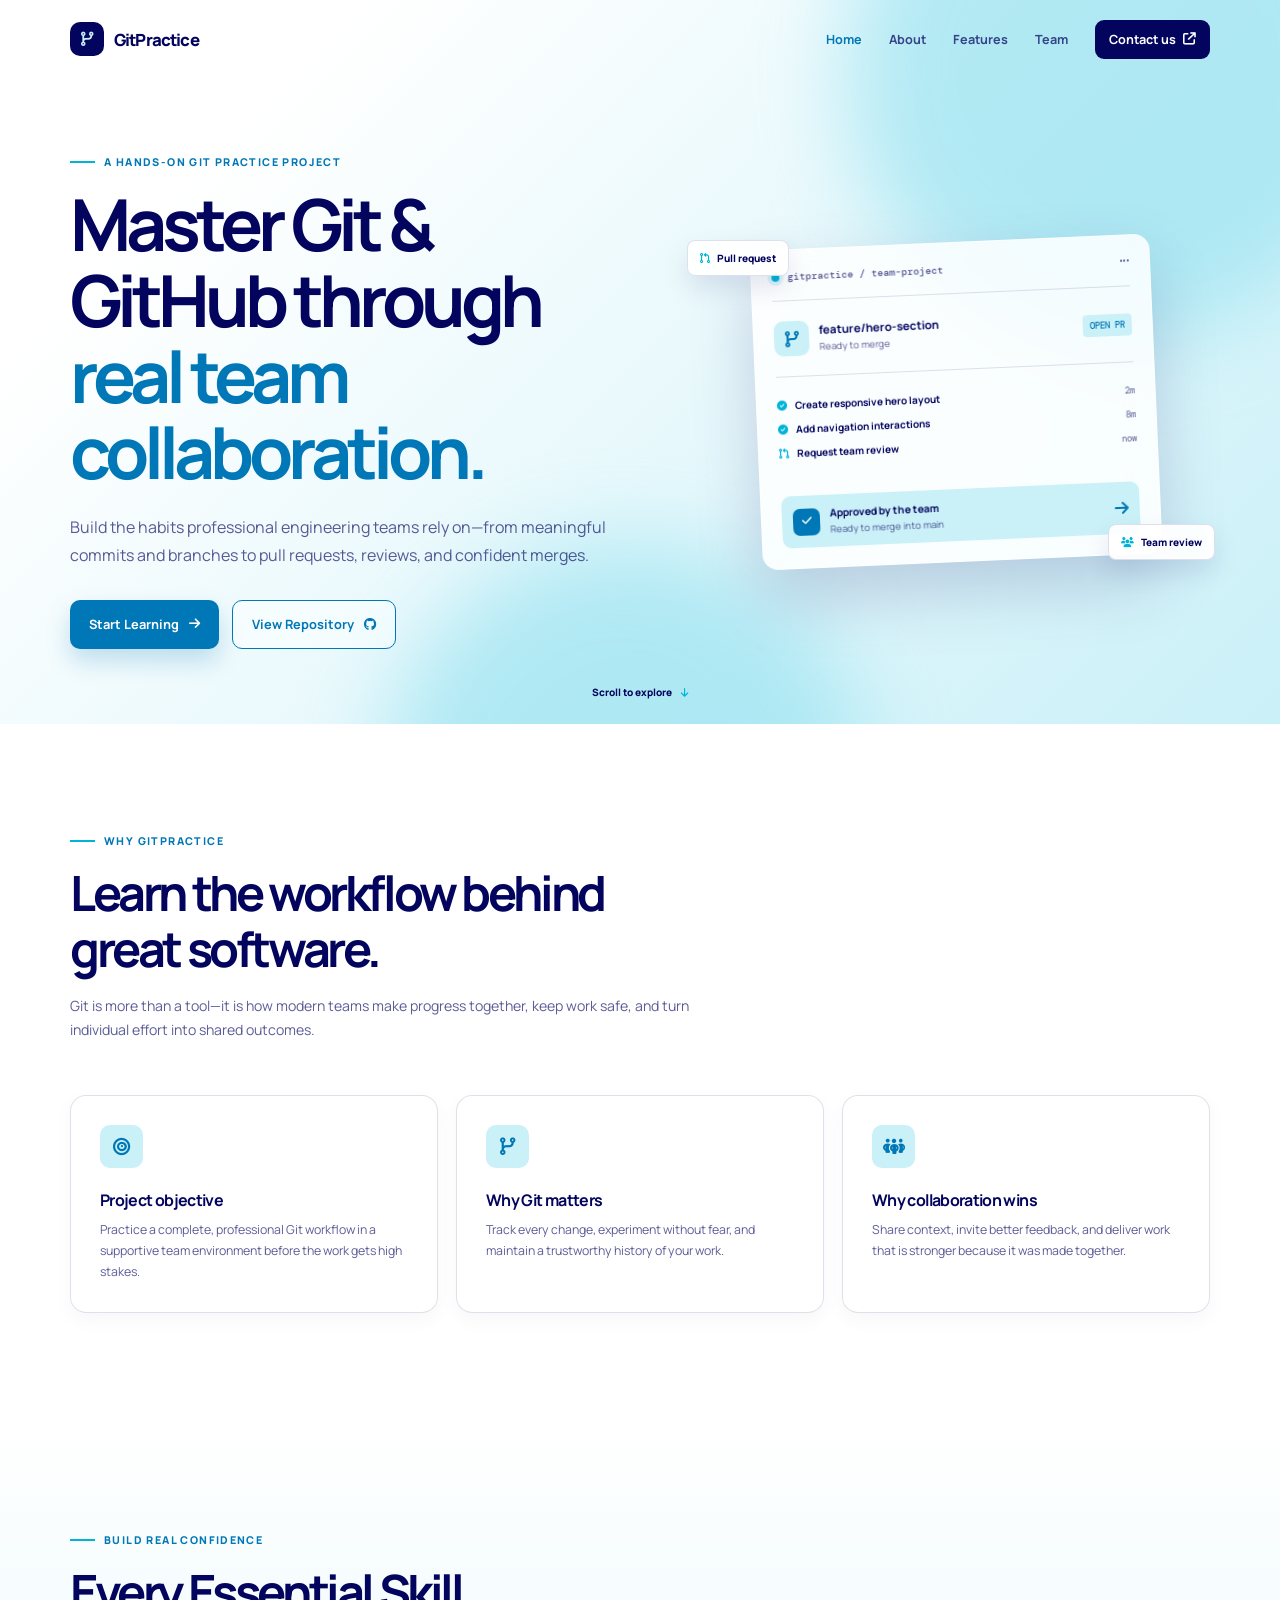
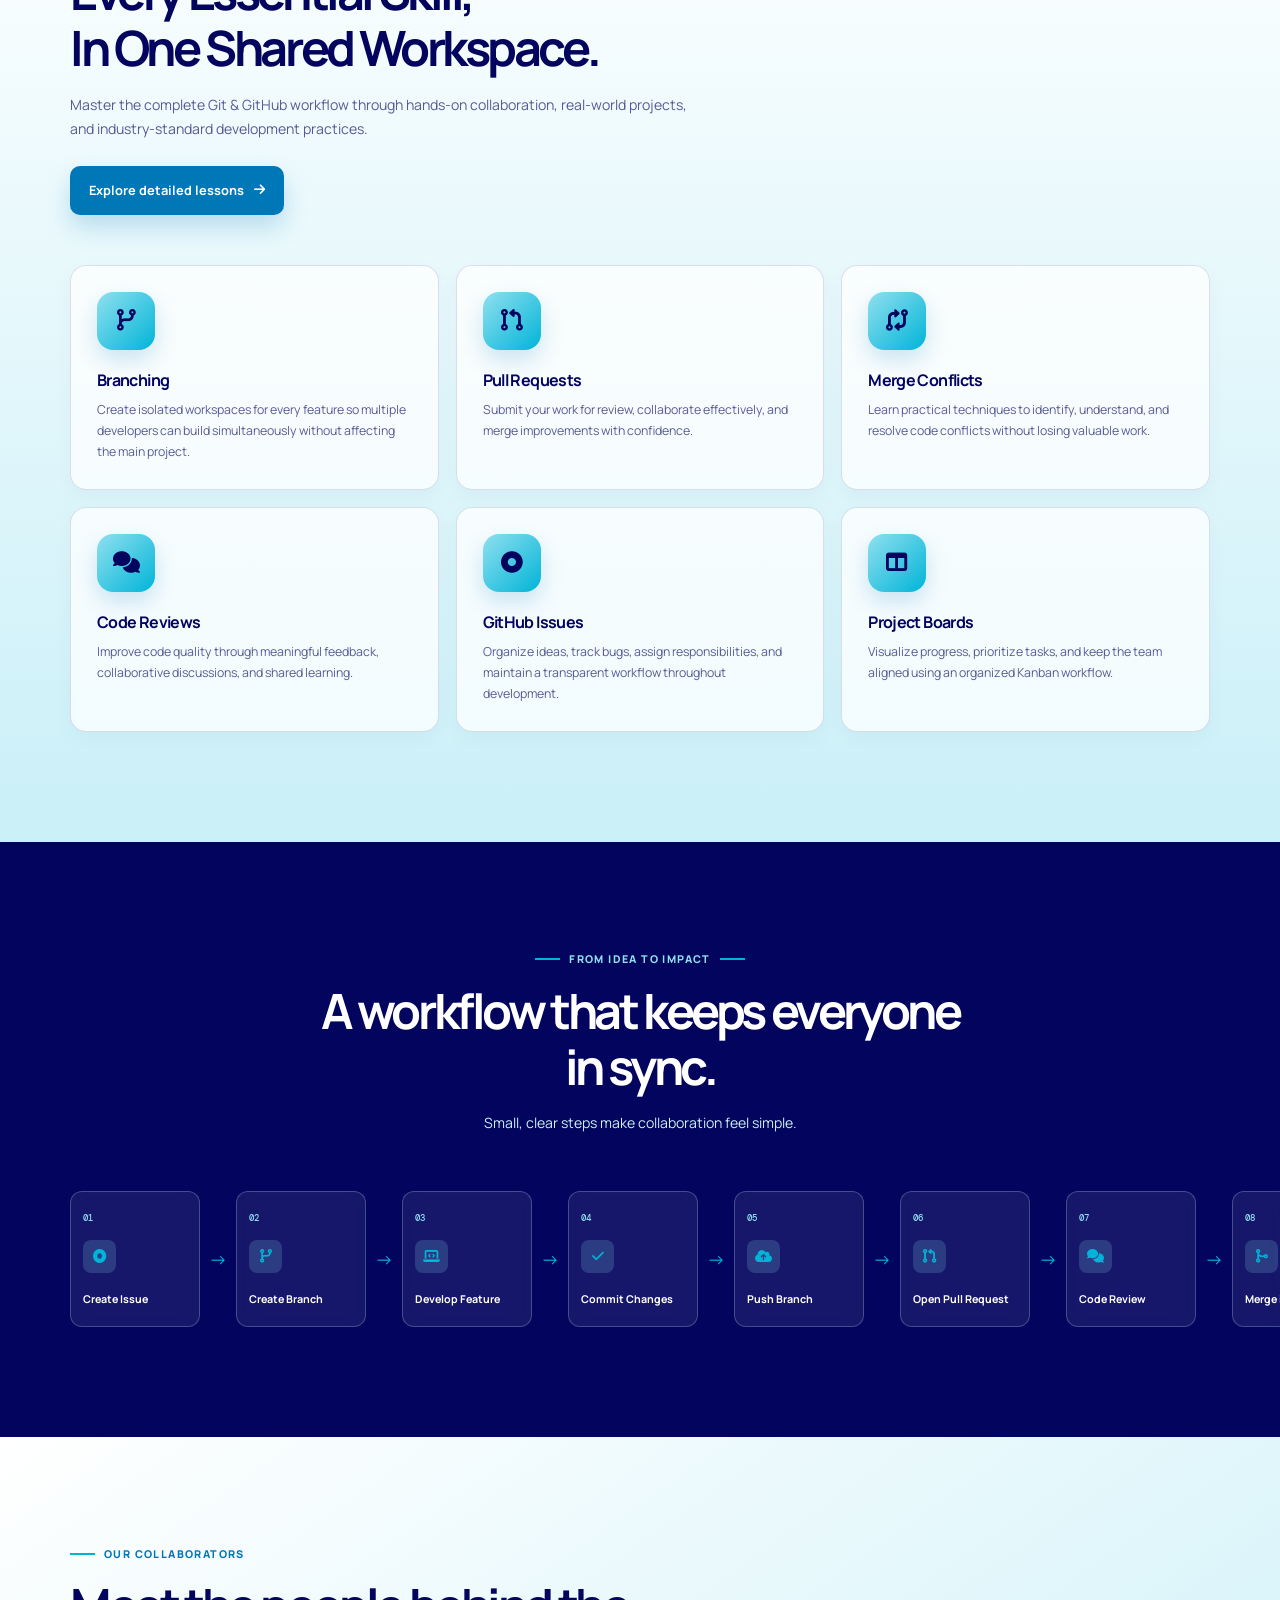
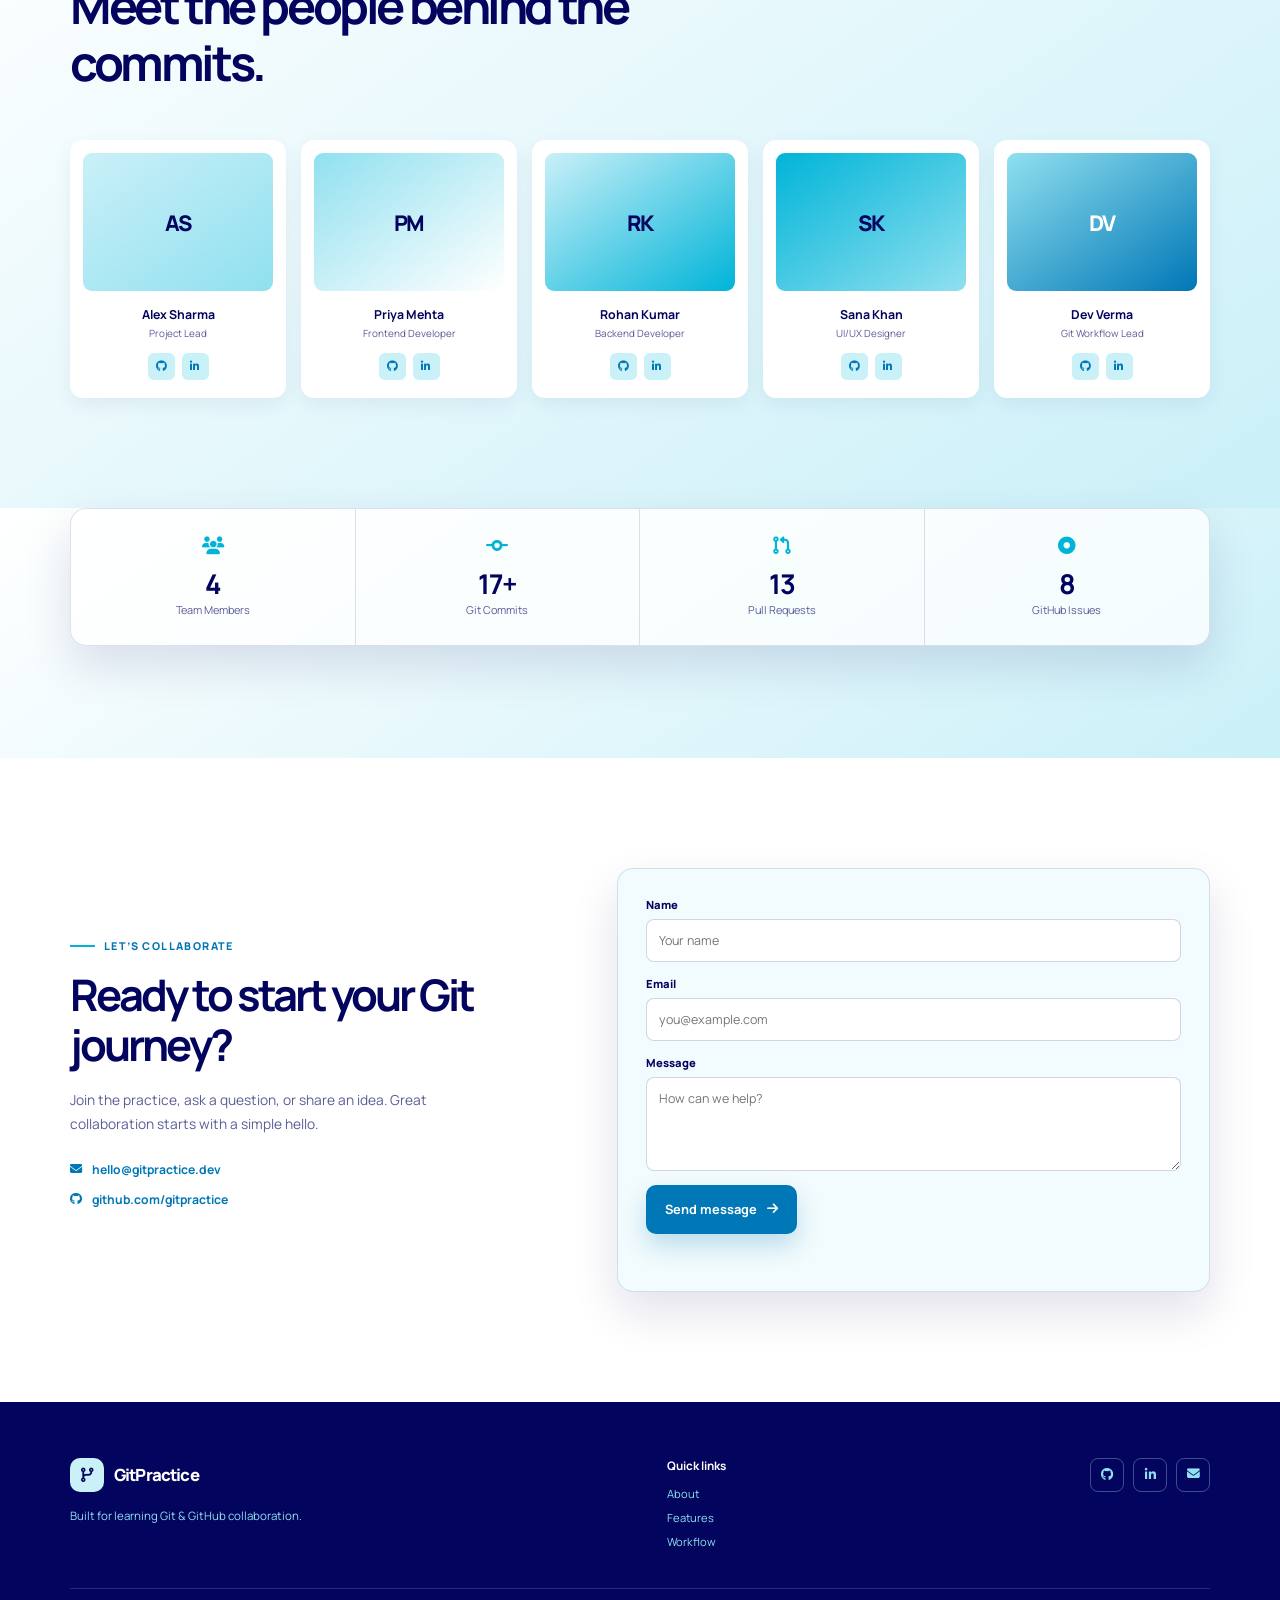
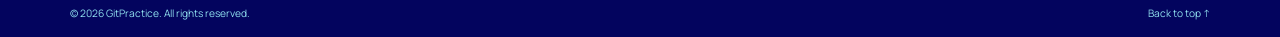
==== index.html @ dfe5f881 "update folder structure and redirecting" ====
<!doctype html>
<html lang="en">
  <head>
    <meta charset="UTF-8" />
    <meta name="viewport" content="width=device-width,initial-scale=1.0" />
    <meta
      name="description"
      content="GitPractice teaches professional Git and GitHub workflows through real team collaboration."
    />
    <title>GitPractice — Learn Git Together</title>
    <link rel="preconnect" href="https://fonts.googleapis.com" />
    <link rel="preconnect" href="https://fonts.gstatic.com" crossorigin />
    <link
      href="https://fonts.googleapis.com/css2?family=DM+Mono:wght@400;500&family=Manrope:wght@400;500;600;700;800&display=swap"
      rel="stylesheet"
    />
    <link
      rel="stylesheet"
      href="https://cdnjs.cloudflare.com/ajax/libs/font-awesome/6.7.2/css/all.min.css"
    />
    <link rel="stylesheet" href="./src/index.css" />
  </head>
  <body>
    <header class="site-header">
      <div class="nav container">
        <a class="brand" href="#hero"
          ><span><i class="fa-solid fa-code-branch"></i></span>GitPractice</a
        ><button
          class="menu-toggle"
          aria-label="Open navigation"
          aria-expanded="false"
        >
          <i class="fa-solid fa-bars"></i>
        </button>
        <nav class="site-nav" aria-label="Primary navigation">
          <a class="active" href="#hero">Home</a><a href="#about">About</a
          ><a href="./src/features/index.html">Features</a
          ><a href="#team">Team</a
          ><a class="nav-contact" href="#contact"
            >Contact us <i class="fa-solid fa-arrow-up-right-from-square"></i
          ></a>
        </nav>
      </div>
    </header>
    <main>
      <section id="hero" class="hero">
        <div class="glow glow-one"></div>
        <div class="glow glow-two"></div>
        <div class="hero-grid container">
          <div class="hero-copy reveal">
            <p class="eyebrow"><span></span> A hands-on Git practice project</p>
            <h1>
              Master Git &amp; GitHub through <em>real team collaboration.</em>
            </h1>
            <p>
              Build the habits professional engineering teams rely on—from
              meaningful commits and branches to pull requests, reviews, and
              confident merges.
            </p>
            <div class="actions">
              <a class="button primary ripple" href="#about"
                >Start Learning <i class="fa-solid fa-arrow-right"></i></a
              ><a
                class="button secondary"
                href="https://github.com"
                target="_blank"
                rel="noreferrer"
                >View Repository <i class="fa-brands fa-github"></i
              ></a>
            </div>
          </div>
          <div class="hero-visual reveal">
            <div class="repo-card">
              <div class="repo-top">
                <span class="dot"></span><span>gitpractice / team-project</span
                ><i class="fa-solid fa-ellipsis"></i>
              </div>
              <div class="repo-title">
                <span><i class="fa-solid fa-code-branch"></i></span>
                <div>
                  <b>feature/hero-section</b><small>Ready to merge</small>
                </div>
                <em>OPEN PR</em>
              </div>
              <div class="commit-list">
                <p>
                  <i class="fa-solid fa-circle-check"></i> Create responsive
                  hero layout <time>2m</time>
                </p>
                <p>
                  <i class="fa-solid fa-circle-check"></i> Add navigation
                  interactions <time>8m</time>
                </p>
                <p>
                  <i class="fa-solid fa-code-pull-request"></i> Request team
                  review <time>now</time>
                </p>
              </div>
              <div class="merge-row">
                <span><i class="fa-solid fa-check"></i></span>
                <p>
                  <b>Approved by the team</b
                  ><small>Ready to merge into main</small>
                </p>
                <i class="fa-solid fa-arrow-right"></i>
              </div>
            </div>
            <div class="float-pill pill-one">
              <i class="fa-solid fa-code-pull-request"></i> Pull request
            </div>
            <div class="float-pill pill-two">
              <i class="fa-solid fa-users"></i> Team review
            </div>
          </div>
        </div>
        <a class="scroll-cue" href="#about"
          >Scroll to explore <i class="fa-solid fa-arrow-down"></i
        ></a>
      </section>

      <section id="about" class="section about">
        <div class="container">
          <div class="heading reveal">
            <p class="eyebrow"><span></span> Why GitPractice</p>
            <h2>Learn the workflow behind great software.</h2>
            <p>
              Git is more than a tool—it is how modern teams make progress
              together, keep work safe, and turn individual effort into shared
              outcomes.
            </p>
          </div>
          <div class="about-cards">
            <article class="info-card reveal">
              <span class="icon"><i class="fa-solid fa-bullseye"></i></span>
              <h3>Project objective</h3>
              <p>
                Practice a complete, professional Git workflow in a supportive
                team environment before the work gets high stakes.
              </p>
            </article>
            <article class="info-card reveal">
              <span class="icon"><i class="fa-solid fa-code-branch"></i></span>
              <h3>Why Git matters</h3>
              <p>
                Track every change, experiment without fear, and maintain a
                trustworthy history of your work.
              </p>
            </article>
            <article class="info-card reveal">
              <span class="icon"><i class="fa-solid fa-people-group"></i></span>
              <h3>Why collaboration wins</h3>
              <p>
                Share context, invite better feedback, and deliver work that is
                stronger because it was made together.
              </p>
            </article>
          </div>
        </div>
      </section>

      <section id="features" class="section features">
        <div class="container">
          <div class="heading reveal">
            <p class="eyebrow"><span></span> Build Real Confidence</p>

            <h2>
              Every Essential Skill,<br />
              In One Shared Workspace.
            </h2>

            <p class="section-description">
              Master the complete Git & GitHub workflow through hands-on
              collaboration, real-world projects, and industry-standard
              development practices.
            </p>
            <a
              class="button primary feature-library-link"
              href="./src/features/index.html"
              >Explore detailed lessons <i class="fa-solid fa-arrow-right"></i
            ></a>
          </div>

          <div class="feature-grid">
            <a
              class="feature-card reveal"
              href="./src/features/details.html?feature=branching"
            >
              <div class="feature-icon">
                <i class="fa-solid fa-code-branch"></i>
              </div>

              <h3>Branching</h3>

              <p>
                Create isolated workspaces for every feature so multiple
                developers can build simultaneously without affecting the main
                project.
              </p>
            </a>

            <a
              class="feature-card reveal"
              href="./src/features/details.html?feature=pull-requests"
            >
              <div class="feature-icon">
                <i class="fa-solid fa-code-pull-request"></i>
              </div>

              <h3>Pull Requests</h3>

              <p>
                Submit your work for review, collaborate effectively, and merge
                improvements with confidence.
              </p>
            </a>

            <a
              class="feature-card reveal"
              href="./src/features/details.html?feature=merge-conflicts"
            >
              <div class="feature-icon">
                <i class="fa-solid fa-code-compare"></i>
              </div>

              <h3>Merge Conflicts</h3>

              <p>
                Learn practical techniques to identify, understand, and resolve
                code conflicts without losing valuable work.
              </p>
            </a>

            <a
              class="feature-card reveal"
              href="./src/features/details.html?feature=code-reviews"
            >
              <div class="feature-icon">
                <i class="fa-solid fa-comments"></i>
              </div>

              <h3>Code Reviews</h3>

              <p>
                Improve code quality through meaningful feedback, collaborative
                discussions, and shared learning.
              </p>
            </a>

            <a
              class="feature-card reveal"
              href="./src/features/details.html?feature=github-issues"
            >
              <div class="feature-icon">
                <i class="fa-solid fa-circle-dot"></i>
              </div>

              <h3>GitHub Issues</h3>

              <p>
                Organize ideas, track bugs, assign responsibilities, and
                maintain a transparent workflow throughout development.
              </p>
            </a>

            <a
              class="feature-card reveal"
              href="./src/features/details.html?feature=project-boards"
            >
              <div class="feature-icon">
                <i class="fa-solid fa-table-columns"></i>
              </div>

              <h3>Project Boards</h3>

              <p>
                Visualize progress, prioritize tasks, and keep the team aligned
                using an organized Kanban workflow.
              </p>
            </a>
          </div>
        </div>
      </section>

      <section id="workflow" class="section workflow">
        <div class="container">
          <div class="heading center reveal">
            <p class="eyebrow">
              <span></span> From idea to impact <span></span>
            </p>
            <h2>A workflow that keeps everyone in sync.</h2>
            <p>Small, clear steps make collaboration feel simple.</p>
          </div>
          <div class="workflow-track">
            <article class="step reveal">
              <b>01</b><i class="fa-solid fa-circle-dot"></i>
              <h3>Create Issue</h3>
            </article>
            <span class="arrow">→</span>
            <article class="step reveal">
              <b>02</b><i class="fa-solid fa-code-branch"></i>
              <h3>Create Branch</h3>
            </article>
            <span class="arrow">→</span>
            <article class="step reveal">
              <b>03</b><i class="fa-solid fa-laptop-code"></i>
              <h3>Develop Feature</h3>
            </article>
            <span class="arrow">→</span>
            <article class="step reveal">
              <b>04</b><i class="fa-solid fa-check"></i>
              <h3>Commit Changes</h3>
            </article>
            <span class="arrow">→</span>
            <article class="step reveal">
              <b>05</b><i class="fa-solid fa-cloud-arrow-up"></i>
              <h3>Push Branch</h3>
            </article>
            <span class="arrow">→</span>
            <article class="step reveal">
              <b>06</b><i class="fa-solid fa-code-pull-request"></i>
              <h3>Open Pull Request</h3>
            </article>
            <span class="arrow">→</span>
            <article class="step reveal">
              <b>07</b><i class="fa-solid fa-comments"></i>
              <h3>Code Review</h3>
            </article>
            <span class="arrow">→</span>
            <article class="step reveal">
              <b>08</b><i class="fa-solid fa-code-merge"></i>
              <h3>Merge into Main</h3>
            </article>
          </div>
        </div>
      </section>

      <section id="team" class="section team">
        <div class="container">
          <div class="heading reveal">
            <p class="eyebrow"><span></span> Our collaborators</p>
            <h2>Meet the people behind the commits.</h2>
          </div>
          <div class="team-grid">
            <article class="member reveal">
              <div class="avatar a1">AS</div>
              <h3>Alex Sharma</h3>
              <p>Project Lead</p>
              <div>
                <a href="#contact" aria-label="Alex's GitHub"
                  ><i class="fa-brands fa-github"></i></a
                ><a href="#contact" aria-label="Alex's LinkedIn"
                  ><i class="fa-brands fa-linkedin-in"></i
                ></a>
              </div>
            </article>
            <article class="member reveal">
              <div class="avatar a2">PM</div>
              <h3>Priya Mehta</h3>
              <p>Frontend Developer</p>
              <div>
                <a href="#contact"><i class="fa-brands fa-github"></i></a
                ><a href="#contact"><i class="fa-brands fa-linkedin-in"></i></a>
              </div>
            </article>
            <article class="member reveal">
              <div class="avatar a3">RK</div>
              <h3>Rohan Kumar</h3>
              <p>Backend Developer</p>
              <div>
                <a href="#contact"><i class="fa-brands fa-github"></i></a
                ><a href="#contact"><i class="fa-brands fa-linkedin-in"></i></a>
              </div>
            </article>
            <article class="member reveal">
              <div class="avatar a4">SK</div>
              <h3>Sana Khan</h3>
              <p>UI/UX Designer</p>
              <div>
                <a href="#contact"><i class="fa-brands fa-github"></i></a
                ><a href="#contact"><i class="fa-brands fa-linkedin-in"></i></a>
              </div>
            </article>
            <article class="member reveal">
              <div class="avatar a5">DV</div>
              <h3>Dev Verma</h3>
              <p>Git Workflow Lead</p>
              <div>
                <a href="#contact"><i class="fa-brands fa-github"></i></a
                ><a href="#contact"><i class="fa-brands fa-linkedin-in"></i></a>
              </div>
            </article>
          </div>
        </div>
      </section>

      <section id="stats" class="stats-section">
        <div class="stats container">
          <article class="stat reveal">
            <i class="fa-solid fa-users"></i><strong data-count="5">0</strong
            ><span>Team Members</span>
          </article>
          <article class="stat reveal">
            <i class="fa-solid fa-code-commit"></i
            ><strong data-count="20" data-suffix="+">0</strong
            ><span>Git Commits</span>
          </article>
          <article class="stat reveal">
            <i class="fa-solid fa-code-pull-request"></i
            ><strong data-count="15">0</strong><span>Pull Requests</span>
          </article>
          <article class="stat reveal">
            <i class="fa-solid fa-circle-dot"></i
            ><strong data-count="10">0</strong><span>GitHub Issues</span>
          </article>
        </div>
      </section>

      <section id="contact" class="section contact">
        <div class="container contact-grid">
          <div class="contact-copy reveal">
            <p class="eyebrow"><span></span> Let’s collaborate</p>
            <h2>Ready to start your Git journey?</h2>
            <p>
              Join the practice, ask a question, or share an idea. Great
              collaboration starts with a simple hello.
            </p>
            <a href="mailto:hello@gitpractice.dev"
              ><i class="fa-solid fa-envelope"></i> hello@gitpractice.dev</a
            ><a href="https://github.com" target="_blank" rel="noreferrer"
              ><i class="fa-brands fa-github"></i> github.com/gitpractice</a
            >
          </div>
          <form class="contact-form reveal">
            <label
              >Name<input
                type="text"
                name="name"
                autocomplete="name"
                placeholder="Your name"
                required /></label
            ><label
              >Email<input
                type="email"
                name="email"
                autocomplete="email"
                placeholder="you@example.com"
                required /></label
            ><label
              >Message<textarea
                name="message"
                rows="4"
                placeholder="How can we help?"
                required
              ></textarea></label
            ><button class="button primary ripple" type="submit">
              Send message <i class="fa-solid fa-arrow-right"></i>
            </button>
            <p class="form-status" aria-live="polite"></p>
          </form>
        </div>
      </section>
    </main>
    <footer>
      <div class="footer container">
        <div>
          <a class="brand" href="#hero"
            ><span><i class="fa-solid fa-code-branch"></i></span>GitPractice</a
          >
          <p>Built for learning Git &amp; GitHub collaboration.</p>
        </div>
        <div class="quick">
          <b>Quick links</b><a href="#about">About</a
          ><a href="./features/index.html">Features</a
          ><a href="#workflow">Workflow</a>
        </div>
        <div class="social">
          <a href="https://github.com" aria-label="GitHub"
            ><i class="fa-brands fa-github"></i></a
          ><a href="#contact" aria-label="LinkedIn"
            ><i class="fa-brands fa-linkedin-in"></i></a
          ><a href="mailto:hello@gitpractice.dev" aria-label="Email"
            ><i class="fa-solid fa-envelope"></i
          ></a>
        </div>
      </div>
      <div class="copyright container">
        © 2026 GitPractice. All rights reserved.
        <a href="#hero">Back to top ↑</a>
      </div>
    </footer>
    <script src="./src/index.js"></script>
  </body>
</html>
---- src/index.css ----
:root {
  --primary: #03045e;
  --secondary: #0077b6;
  --accent: #00b4d8;
  --light: #90e0ef;
  --background: #caf0f8;
  --white: #fff;
  --text: var(--primary);
  --muted: rgba(3, 4, 94, 0.65);
  --line: rgba(3, 4, 94, 0.12);
  --radius: 16px;
  --shadow: 0 20px 48px rgba(3, 4, 94, 0.12);
}
* {
  box-sizing: border-box;
}
html {
  scroll-behavior: smooth;
}
body {
  margin: 0;
  background: var(--white);
  color: var(--text);
  font-family: Manrope, Arial, sans-serif;
}
a {
  color: inherit;
  text-decoration: none;
}
.container {
  width: min(1140px, calc(100% - 48px));
  margin: auto;
}
.site-header {
  position: fixed;
  z-index: 10;
  inset: 0 0 auto;
  transition: 0.25s;
}
.site-header.scrolled {
  border-bottom: 1px solid var(--line);
  background: rgba(255, 255, 255, 0.84);
  box-shadow: 0 8px 25px rgba(3, 4, 94, 0.06);
  backdrop-filter: blur(17px);
}
.nav {
  height: 78px;
  display: flex;
  align-items: center;
  justify-content: space-between;
}
.brand {
  display: flex;
  align-items: center;
  gap: 10px;
  font-size: 1.05rem;
  font-weight: 800;
  letter-spacing: -0.05em;
}
.brand span {
  display: grid;
  width: 34px;
  height: 34px;
  place-items: center;
  border-radius: 10px;
  background: var(--primary);
  color: var(--background);
  font-size: 0.9rem;
}
.site-nav {
  display: flex;
  align-items: center;
  gap: 27px;
}
.site-nav > a {
  color: rgba(3, 4, 94, 0.72);
  font-size: 0.79rem;
  font-weight: 700;
}
.site-nav > a:hover,
.site-nav .active {
  color: var(--secondary);
}
.site-nav .nav-contact {
  display: flex;
  align-items: center;
  gap: 7px;
  padding: 11px 14px;
  border-radius: 9px;
  background: var(--primary);
  color: var(--white);
}
.menu-toggle {
  display: none;
  border: 0;
  background: none;
  color: var(--primary);
  font-size: 1.3rem;
}
.hero {
  position: relative;
  min-height: 690px;
  overflow: hidden;
  padding: 155px 0 75px;
  background: linear-gradient(135deg, var(--white) 18%, var(--background));
  isolation: isolate;
}
.glow {
  position: absolute;
  z-index: -1;
  border-radius: 50%;
  background: var(--light);
  filter: blur(45px);
  opacity: 0.62;
}
.glow-one {
  top: -200px;
  right: -105px;
  width: 540px;
  height: 540px;
}
.glow-two {
  bottom: -300px;
  left: 30%;
  width: 480px;
  height: 480px;
}
.hero-grid {
  display: grid;
  grid-template-columns: 1.05fr 0.95fr;
  align-items: center;
  gap: 70px;
}
.eyebrow {
  display: flex;
  align-items: center;
  gap: 9px;
  margin: 0 0 17px;
  color: var(--secondary);
  font-size: 0.67rem;
  font-weight: 800;
  letter-spacing: 0.13em;
  text-transform: uppercase;
}
.eyebrow span {
  display: inline-block;
  width: 25px;
  height: 2px;
  background: var(--accent);
}
h1,
h2,
h3,
p {
  margin-top: 0;
}
.hero h1,
.heading h2,
.contact h2 {
  font-family: Manrope, sans-serif;
  letter-spacing: -0.07em;
}
.hero h1 {
  margin-bottom: 23px;
  font-size: clamp(3rem, 5.6vw, 4.85rem);
  line-height: 1.06;
}
.hero h1 em {
  color: var(--secondary);
  font-style: normal;
}
.hero-copy > p:not(.eyebrow) {
  max-width: 560px;
  margin-bottom: 31px;
  color: var(--muted);
  font-size: 1rem;
  line-height: 1.75;
}
.actions {
  display: flex;
  flex-wrap: wrap;
  gap: 13px;
}
.button {
  position: relative;
  display: inline-flex;
  align-items: center;
  justify-content: center;
  gap: 10px;
  min-height: 49px;
  padding: 0 19px;
  overflow: hidden;
  border: 0;
  border-radius: 10px;
  font:
    700 0.8rem Manrope,
    sans-serif;
  cursor: pointer;
  transition: 0.2s;
}
.button:hover {
  transform: translateY(-2px);
}
.primary {
  background: var(--secondary);
  color: var(--white);
  box-shadow: 0 12px 24px rgba(0, 119, 182, 0.22);
}
.primary:hover {
  background: var(--accent);
}
.secondary {
  border: 1px solid var(--secondary);
  background: rgba(255, 255, 255, 0.45);
  color: var(--secondary);
}
.ripple-wave {
  position: absolute;
  border-radius: 50%;
  background: rgba(255, 255, 255, 0.4);
  pointer-events: none;
  transform: scale(0);
  animation: ripple 0.55s linear;
}
@keyframes ripple {
  to {
    transform: scale(4);
    opacity: 0;
  }
}
.hero-visual {
  position: relative;
  display: grid;
  min-height: 400px;
  place-items: center;
}
.repo-card {
  position: relative;
  z-index: 2;
  width: min(100%, 400px);
  padding: 20px;
  border: 1px solid rgba(255, 255, 255, 0.9);
  border-radius: var(--radius);
  background: rgba(255, 255, 255, 0.84);
  box-shadow: 0 28px 65px rgba(3, 4, 94, 0.17);
  transform: rotate(-2.5deg);
  backdrop-filter: blur(15px);
}
.repo-top {
  display: flex;
  align-items: center;
  gap: 8px;
  padding-bottom: 17px;
  border-bottom: 1px solid var(--line);
  color: var(--muted);
  font:
    500 0.65rem "DM Mono",
    monospace;
}
.repo-top .dot {
  width: 8px;
  height: 8px;
  border-radius: 50%;
  background: var(--accent);
  box-shadow: 0 0 0 4px rgba(0, 180, 216, 0.13);
}
.repo-top i {
  margin-left: auto;
}
.repo-title {
  display: flex;
  align-items: center;
  gap: 10px;
  padding: 20px 0;
}
.repo-title > span {
  display: grid;
  width: 35px;
  height: 35px;
  place-items: center;
  border-radius: 9px;
  background: var(--background);
  color: var(--secondary);
}
.repo-title b,
.repo-title small,
.merge-row b,
.merge-row small {
  display: block;
}
.repo-title b {
  font-size: 0.72rem;
}
.repo-title small,
.merge-row small {
  margin-top: 3px;
  color: var(--muted);
  font-size: 0.6rem;
}
.repo-title em {
  margin-left: auto;
  padding: 5px 7px;
  border-radius: 4px;
  background: var(--background);
  color: var(--secondary);
  font:
    500 0.55rem "DM Mono",
    monospace;
}
.commit-list {
  padding: 11px 0;
  border-top: 1px solid var(--line);
}
.commit-list p {
  display: flex;
  align-items: center;
  gap: 8px;
  margin: 10px 0;
  color: var(--primary);
  font-size: 0.63rem;
  font-weight: 700;
}
.commit-list p > i {
  color: var(--accent);
}
.commit-list time {
  margin-left: auto;
  color: var(--muted);
  font:
    400 0.58rem "DM Mono",
    monospace;
}
.merge-row {
  display: flex;
  align-items: center;
  gap: 10px;
  margin-top: 15px;
  padding: 11px;
  border-radius: 9px;
  background: var(--background);
}
.merge-row > span {
  display: grid;
  width: 27px;
  height: 27px;
  place-items: center;
  border-radius: 7px;
  background: var(--secondary);
  color: var(--white);
  font-size: 0.7rem;
}
.merge-row p {
  margin: 0;
}
.merge-row b {
  font-size: 0.65rem;
}
.merge-row > i {
  margin-left: auto;
  color: var(--secondary);
}
.float-pill {
  position: absolute;
  z-index: 3;
  padding: 10px 12px;
  border: 1px solid var(--line);
  border-radius: 8px;
  background: rgba(255, 255, 255, 0.92);
  box-shadow: 0 12px 26px rgba(3, 4, 94, 0.1);
  color: var(--primary);
  font-size: 0.63rem;
  font-weight: 800;
  animation: float 4s ease-in-out infinite;
}
.float-pill i {
  margin-right: 5px;
  color: var(--accent);
}
.pill-one {
  top: 38px;
  left: -15px;
}
.pill-two {
  right: -5px;
  bottom: 42px;
  animation-delay: -2s;
}
@keyframes float {
  50% {
    transform: translateY(-9px);
  }
}
.scroll-cue {
  position: absolute;
  bottom: 25px;
  left: 50%;
  display: flex;
  align-items: center;
  gap: 9px;
  color: var(--primary);
  font-size: 0.63rem;
  font-weight: 800;
  transform: translateX(-50%);
}
.scroll-cue i {
  color: var(--accent);
  animation: bob 1.5s infinite;
}
@keyframes bob {
  50% {
    transform: translateY(5px);
  }
}
.section {
  padding: 110px 0;
}
.heading {
  max-width: 650px;
}
.heading h2 {
  margin-bottom: 16px;
  font-size: clamp(2rem, 3.8vw, 3.2rem);
  line-height: 1.16;
}
.heading > p:not(.eyebrow) {
  color: var(--muted);
  font-size: 0.88rem;
  line-height: 1.75;
}
.about-cards {
  display: grid;
  grid-template-columns: repeat(3, 1fr);
  gap: 18px;
  margin-top: 52px;
}
.info-card,
.feature-card {
  border: 1px solid var(--line);
  border-radius: var(--radius);
  background: rgba(255, 255, 255, 0.74);
  box-shadow: 0 7px 20px rgba(3, 4, 94, 0.035);
  transition: 0.25s;
}
.info-card {
  padding: 29px;
}
.info-card:hover,
.feature-card:hover {
  transform: translateY(-6px);
  box-shadow: var(--shadow);
}
.icon {
  display: grid;
  width: 43px;
  height: 43px;
  place-items: center;
  border-radius: 10px;
  background: var(--background);
  color: var(--secondary);
  font-size: 1.1rem;
}
.info-card h3,
.feature-card h3 {
  margin: 21px 0 9px;
  font-size: 1rem;
  letter-spacing: -0.04em;
}
.info-card p,
.feature-card p {
  margin: 0;
  color: var(--muted);
  font-size: 0.77rem;
  line-height: 1.7;
}
.features {
  background: linear-gradient(180deg, var(--white), var(--background));
}
.feature-grid {
  display: grid;
  grid-template-columns: repeat(3, 1fr);
  gap: 17px;
  margin-top: 50px;
}
.feature-library-link {
  margin-top: 10px;
}
.feature-card {
  min-height: 210px;
  padding: 26px;
  color: inherit;
  text-decoration: none;
}
.feature-icon {
  display: flex;
  align-items: center;
  justify-content: center;
  width: 58px;
  height: 58px;
  border-radius: 16px;
  background: linear-gradient(135deg, var(--light), var(--accent));
  color: var(--primary);
  font-size: 1.35rem;
  transition: all 0.35s ease;
  box-shadow: 0 10px 22px rgba(0,119,182,.18);
}
.feature-card h3 {
  margin-top: 19px;
}

/* ===== Features Enhancement ===== */

.section-description{
  max-width:620px;
  margin-top:12px;
}

.feature-card{
  position:relative;
  overflow:hidden;
  cursor:pointer;
  transition:
    transform .35s ease,
    box-shadow .35s ease,
    border-color .35s ease;
}

.feature-card::before{
  content:"";
  position:absolute;
  inset:0;
  background:linear-gradient(135deg,rgba(0,180,216,.08),transparent 65%);
  opacity:0;
  transition:.35s;
}

.feature-card:hover{
  transform:translateY(-12px);
  border-color:var(--accent);
  box-shadow:0 18px 40px rgba(3,4,94,.14);
}

.feature-card:hover::before{
  opacity:1;
}

.feature-card:hover .feature-icon{
  transform:scale(1.1) rotate(8deg);
  box-shadow:0 15px 30px rgba(0,180,216,.25);
}

.feature-card h3{
  transition:color .3s ease;
}

.feature-card:hover h3{
  color:var(--secondary);
}

.workflow {
  overflow: hidden;
  background: var(--primary);
  color: var(--white);
}
.center {
  margin: auto;
  text-align: center;
}
.center .eyebrow {
  justify-content: center;
  color: var(--light);
}
.center .eyebrow span {
  background: var(--accent);
}
.workflow .heading h2 {
  color: var(--white);
}
.workflow .heading > p:last-child {
  color: var(--background);
}
.workflow-track {
  display: flex;
  align-items: stretch;
  gap: 9px;
  margin-top: 55px;
  min-width: max-content;
}
.step {
  position: relative;
  width: 130px;
  padding: 20px 12px;
  border: 1px solid rgba(202, 240, 248, 0.25);
  border-radius: 12px;
  background: rgba(255, 255, 255, 0.08);
  backdrop-filter: blur(9px);
}
.step b {
  display: block;
  margin-bottom: 16px;
  color: var(--light);
  font:
    500 0.58rem "DM Mono",
    monospace;
}
.step > i {
  display: grid;
  width: 33px;
  height: 33px;
  place-items: center;
  margin-bottom: 19px;
  border-radius: 8px;
  background: rgba(144, 224, 239, 0.18);
  color: var(--accent);
  font-size: 0.85rem;
}
.step h3 {
  margin: 0;
  font-size: 0.67rem;
  line-height: 1.35;
}
.arrow {
  align-self: center;
  color: var(--accent);
  font-size: 1.15rem;
}
.team {
  background: linear-gradient(145deg, var(--white), var(--background));
}
.team-grid {
  display: grid;
  grid-template-columns: repeat(5, 1fr);
  gap: 15px;
  margin-top: 49px;
}
.member {
  padding: 13px 13px 18px;
  border-radius: 13px;
  background: var(--white);
  box-shadow: 0 7px 20px rgba(3, 4, 94, 0.06);
  text-align: center;
  transition: 0.22s;
}
.member:hover {
  transform: translateY(-6px);
  box-shadow: var(--shadow);
}
.avatar {
  display: grid;
  height: 138px;
  place-items: center;
  margin-bottom: 15px;
  border-radius: 9px;
  background: linear-gradient(145deg, var(--background), var(--light));
  font-size: 1.35rem;
  font-weight: 800;
  letter-spacing: -0.05em;
}
.a2 {
  background: linear-gradient(145deg, var(--light), var(--white));
}
.a3 {
  background: linear-gradient(145deg, var(--background), var(--accent));
}
.a4 {
  background: linear-gradient(145deg, var(--accent), var(--light));
}
.a5 {
  background: linear-gradient(145deg, var(--light), var(--secondary));
  color: var(--white);
}
.member h3 {
  margin: 0 0 3px;
  font-size: 0.77rem;
}
.member p {
  margin: 0 0 13px;
  color: var(--muted);
  font-size: 0.62rem;
}
.member div:last-child {
  display: flex;
  justify-content: center;
  gap: 7px;
}
.member div:last-child a {
  display: grid;
  width: 27px;
  height: 27px;
  place-items: center;
  border-radius: 6px;
  background: var(--background);
  color: var(--secondary);
  font-size: 0.68rem;
}
.stats-section {
  padding: 0 0 112px;
  background: linear-gradient(145deg, var(--white), var(--background));
}
.stats {
  display: grid;
  grid-template-columns: repeat(4, 1fr);
  overflow: hidden;
  border: 1px solid var(--line);
  border-radius: var(--radius);
  background: rgba(255, 255, 255, 0.76);
  box-shadow: var(--shadow);
}
.stat {
  display: grid;
  justify-items: center;
  padding: 28px;
  border-right: 1px solid var(--line);
  text-align: center;
}
.stat:last-child {
  border: 0;
}
.stat i {
  margin-bottom: 10px;
  color: var(--accent);
  font-size: 1.1rem;
}
.stat strong {
  font-size: 1.7rem;
  letter-spacing: -0.06em;
}
.stat span {
  color: var(--muted);
  font-size: 0.68rem;
}
.contact {
  background: var(--white);
}
.contact-grid {
  display: grid;
  grid-template-columns: 0.86fr 1.14fr;
  gap: 100px;
  align-items: center;
}
.contact-copy h2 {
  margin-bottom: 18px;
  font-size: clamp(2rem, 3.4vw, 3rem);
  line-height: 1.15;
}
.contact-copy > p:not(.eyebrow) {
  max-width: 385px;
  margin-bottom: 25px;
  color: var(--muted);
  font-size: 0.86rem;
  line-height: 1.75;
}
.contact-copy > a {
  display: flex;
  align-items: center;
  gap: 10px;
  margin: 13px 0;
  color: var(--secondary);
  font-size: 0.76rem;
  font-weight: 700;
}
.contact-form {
  padding: 28px;
  border: 1px solid var(--line);
  border-radius: var(--radius);
  background: rgba(202, 240, 248, 0.25);
  box-shadow: var(--shadow);
}
.contact-form label {
  display: block;
  margin-bottom: 14px;
  color: var(--primary);
  font-size: 0.7rem;
  font-weight: 800;
}
.contact-form input,
.contact-form textarea {
  display: block;
  width: 100%;
  margin-top: 7px;
  padding: 12px;
  border: 1px solid rgba(3, 4, 94, 0.17);
  border-radius: 8px;
  outline: none;
  background: var(--white);
  color: var(--primary);
  font:
    400 0.78rem Manrope,
    sans-serif;
}
.contact-form input:focus,
.contact-form textarea:focus {
  border-color: var(--accent);
  box-shadow: 0 0 0 3px rgba(0, 180, 216, 0.13);
}
.contact-form textarea {
  resize: vertical;
}
.form-status {
  min-height: 16px;
  margin: 13px 0 0;
  color: var(--secondary);
  font-size: 0.7rem;
  font-weight: 700;
}
footer {
  padding-top: 56px;
  background: var(--primary);
  color: var(--white);
}
.footer {
  display: flex;
  align-items: flex-start;
  justify-content: space-between;
  gap: 40px;
  padding-bottom: 39px;
}
.footer .brand span {
  background: var(--background);
  color: var(--primary);
}
.footer p {
  margin: 16px 0 0;
  color: var(--light);
  font-size: 0.72rem;
}
.quick {
  display: grid;
  gap: 9px;
}
.quick b {
  margin-bottom: 3px;
  font-size: 0.73rem;
}
.quick a {
  color: var(--light);
  font-size: 0.7rem;
}
.social {
  display: flex;
  gap: 9px;
}
.social a {
  display: grid;
  width: 34px;
  height: 34px;
  place-items: center;
  border: 1px solid rgba(202, 240, 248, 0.3);
  border-radius: 8px;
  color: var(--light);
  font-size: 0.8rem;
}
.copyright {
  display: flex;
  justify-content: space-between;
  padding: 17px 0;
  border-top: 1px solid rgba(202, 240, 248, 0.16);
  color: var(--light);
  font-size: 0.64rem;
}
.reveal {
  opacity: 0;
  transform: translateY(22px);
  transition:
    opacity 0.65s,
    transform 0.65s;
}
.reveal.show {
  opacity: 1;
  transform: none;
}
@media (max-width: 900px) {
  .hero-grid {
    gap: 35px;
  }
  .team-grid {
    grid-template-columns: repeat(3, 1fr);
  }
  .workflow-track {
    overflow-x: auto;
    padding-bottom: 12px;
  }
  .contact-grid {
    gap: 45px;
  }
}
@media (max-width: 700px) {
  .container {
    width: min(100% - 36px, 1140px);
  }
  .nav {
    height: 68px;
  }
  .menu-toggle {
    display: block;
  }
  .site-nav {
    position: absolute;
    top: 62px;
    right: 18px;
    left: 18px;
    display: none;
    flex-direction: column;
    align-items: stretch;
    gap: 15px;
    padding: 18px;
    border: 1px solid var(--line);
    border-radius: 13px;
    background: rgba(255, 255, 255, 0.96);
    box-shadow: var(--shadow);
  }
  .site-nav.open {
    display: flex;
  }
  .nav-contact {
    justify-content: center;
  }
  .hero {
    min-height: 0;
    padding: 124px 0 74px;
  }
  .hero-grid,
  .contact-grid {
    grid-template-columns: 1fr;
    gap: 42px;
  }
  .hero-visual {
    min-height: 350px;
  }
  .section {
    padding: 78px 0;
  }
  .about-cards,
  .feature-grid {
    grid-template-columns: 1fr;
  }
  .about-cards {
    margin-top: 40px;
  }
  .feature-grid {
    margin-top: 40px;
  }
  .team-grid {
    grid-template-columns: repeat(2, 1fr);
  }
  .stats-section {
    padding-bottom: 78px;
  }
  .stats {
    grid-template-columns: repeat(2, 1fr);
  }
  .stat:nth-child(2) {
    border-right: 0;
  }
  .stat:nth-child(-n + 2) {
    border-bottom: 1px solid var(--line);
  }
  .footer {
    display: grid;
    grid-template-columns: 1fr 1fr;
  }
  .footer > div:first-child {
    grid-column: 1/-1;
  }
}
@media (max-width: 430px) {
  .hero h1 {
    font-size: 3rem;
  }
  .actions .button {
    width: 100%;
  }
  .hero-visual {
    min-height: 290px;
  }
  .repo-card {
    transform: rotate(-2deg) scale(0.91);
  }
  .pill-one {
    top: 16px;
    left: -3px;
  }
  .pill-two {
    right: -4px;
    bottom: 11px;
  }
  .scroll-cue {
    display: none;
  }
  .team-grid {
    gap: 10px;
  }
  .avatar {
    height: 116px;
  }
  .contact-form {
    padding: 20px;
  }
  .footer {
    gap: 27px;
  }
  .copyright {
    gap: 10px;
    font-size: 0.59rem;
  }
}
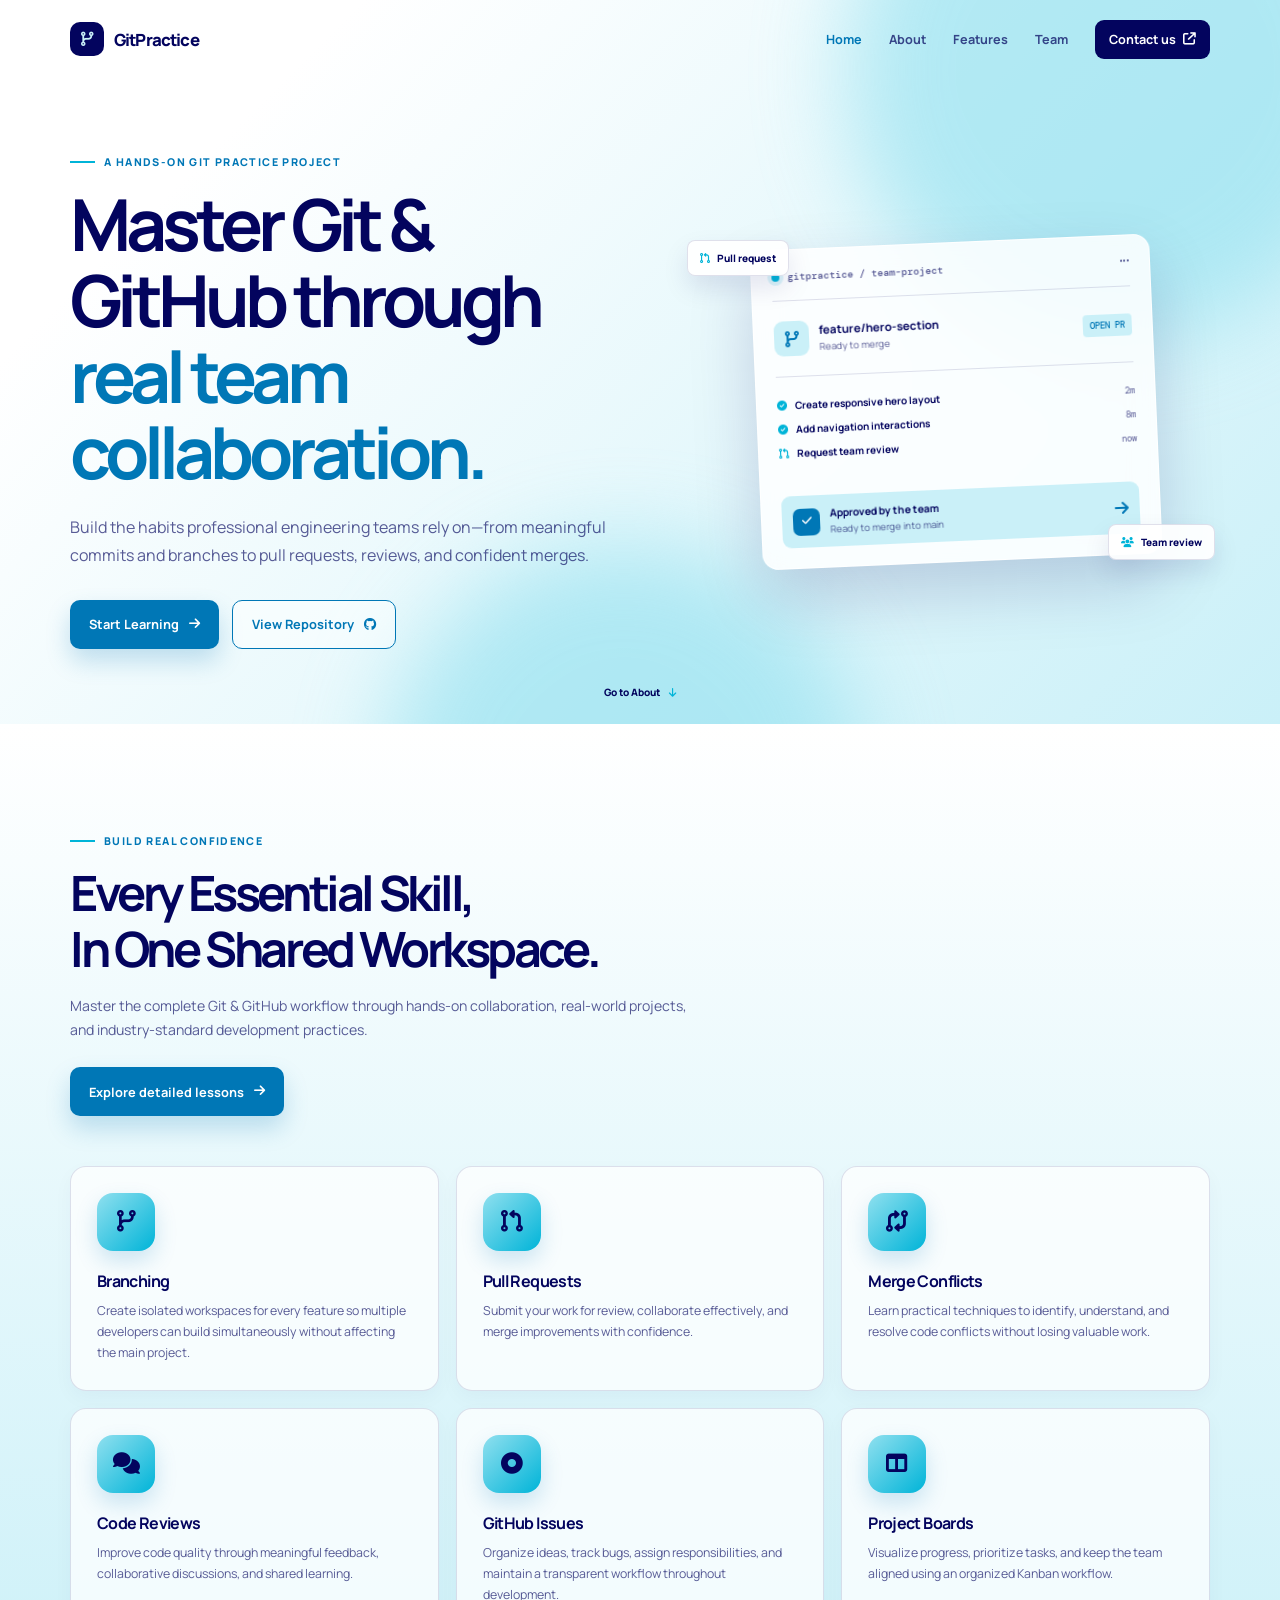
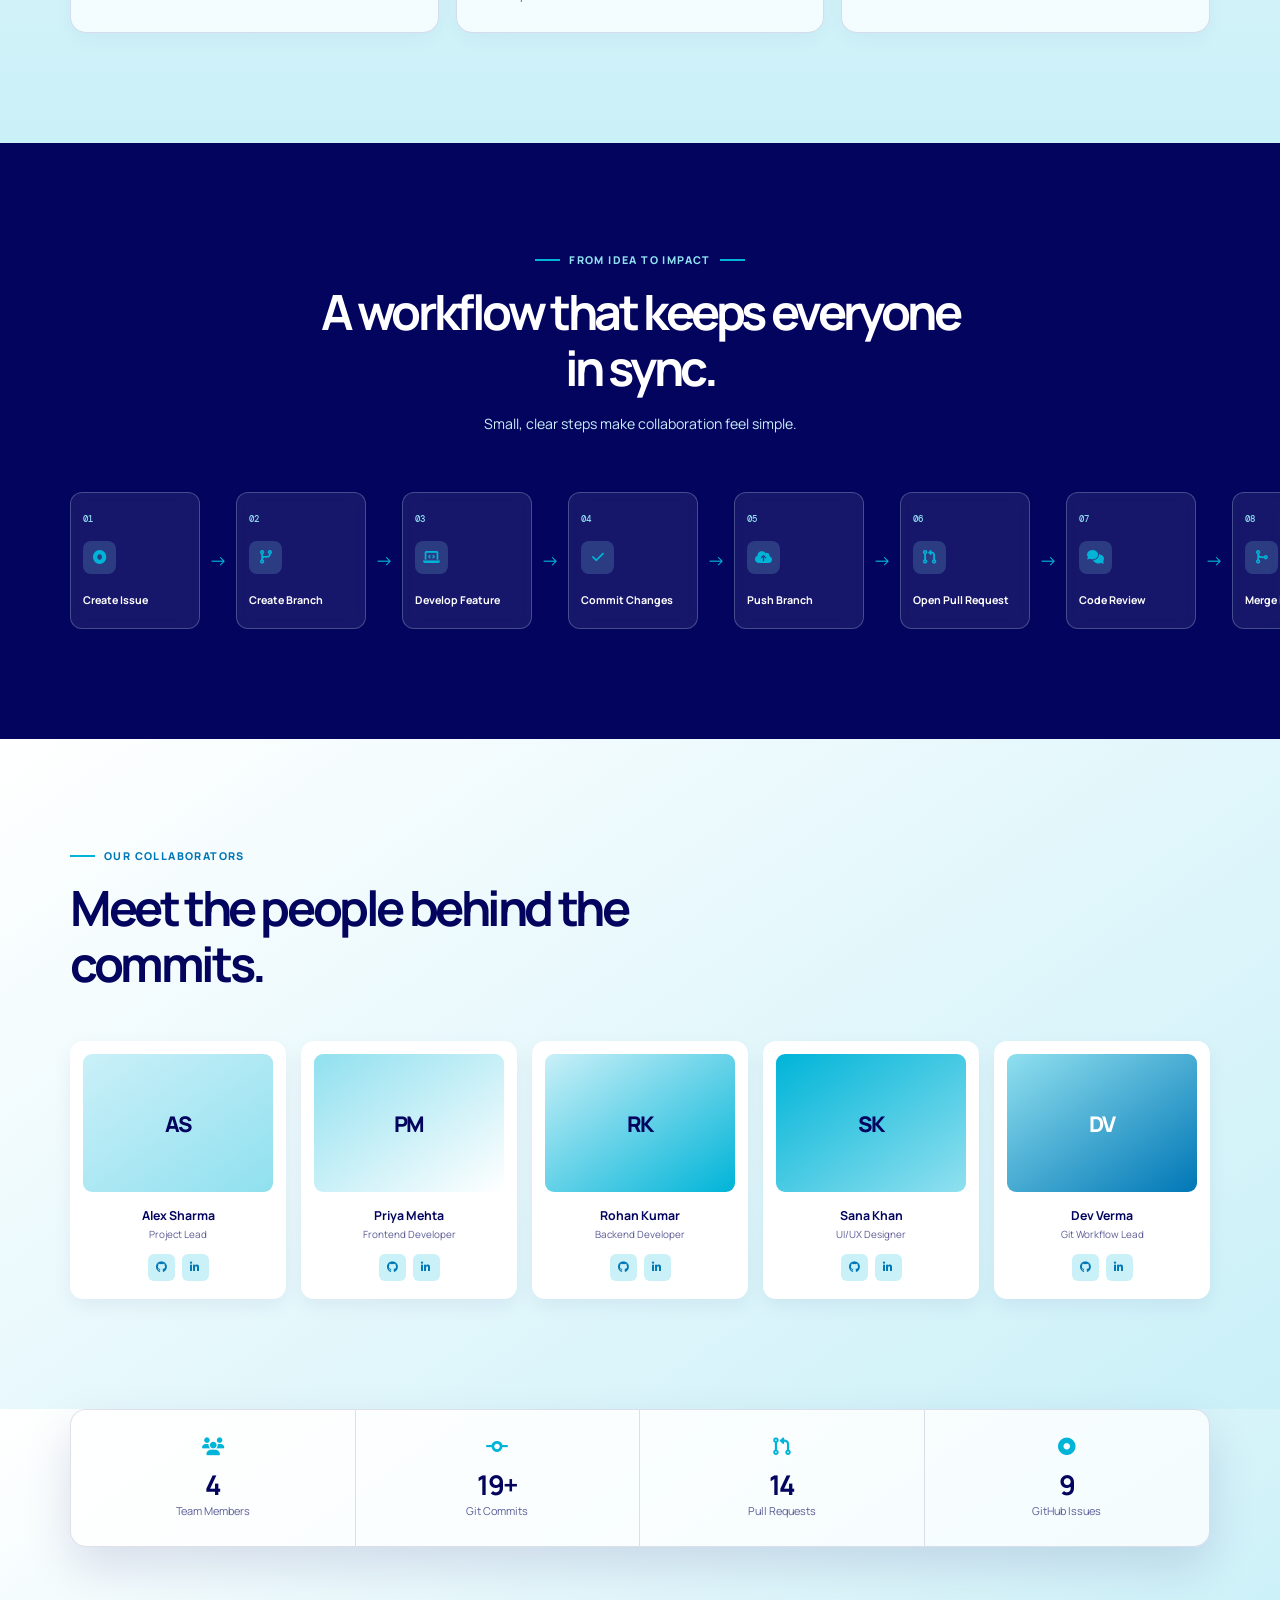
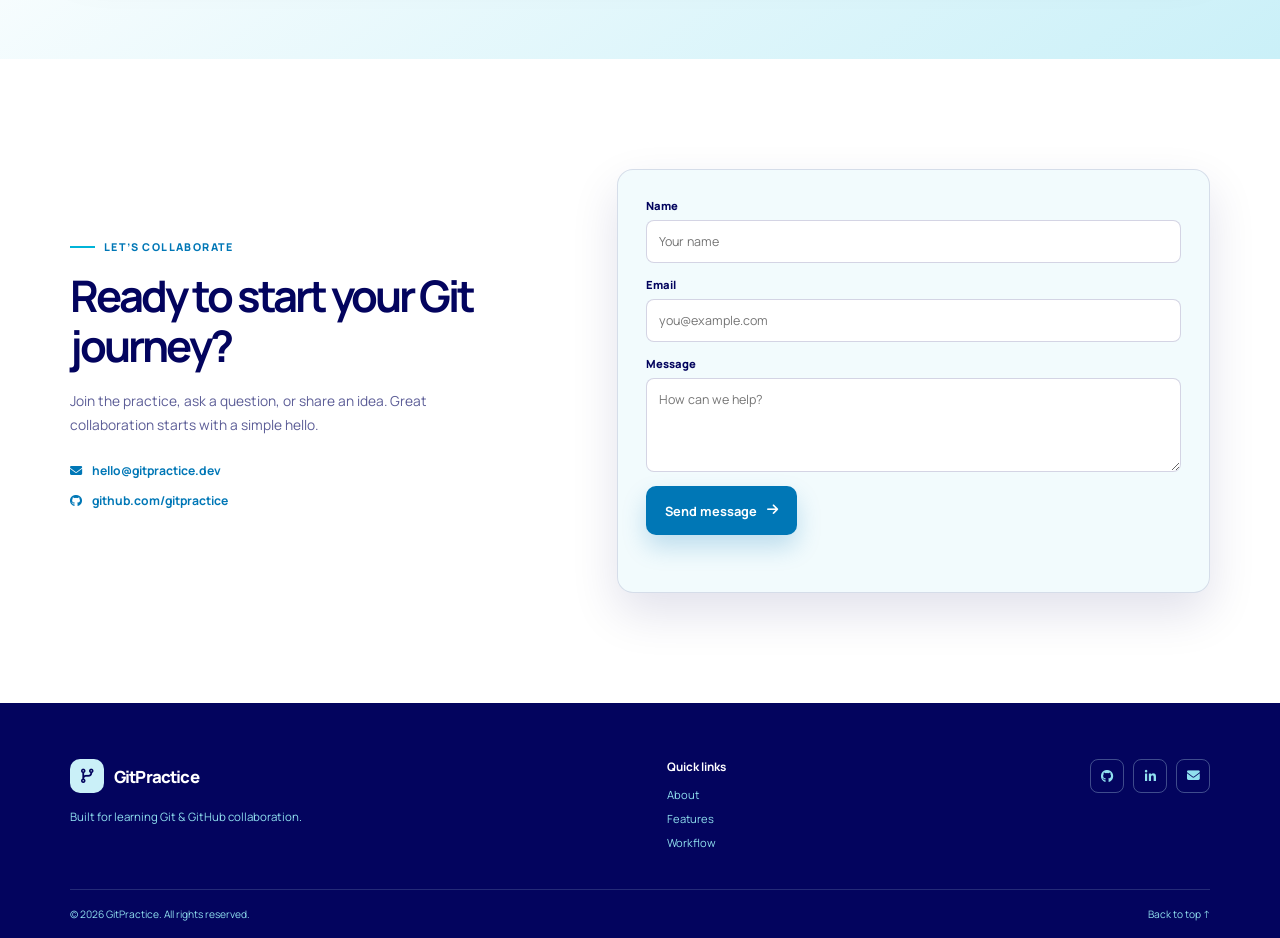
==== commit 7014f395: "Added files" ====
--- a/index.html
+++ b/index.html
@@ -33,7 +33,7 @@
           <i class="fa-solid fa-bars"></i>
         </button>
         <nav class="site-nav" aria-label="Primary navigation">
-          <a class="active" href="#hero">Home</a><a href="#about">About</a
+          <a class="active" href="#hero">Home</a><a href="./About/about.html">About</a
           ><a href="./src/features/index.html">Features</a
           ><a href="#team">Team</a
           ><a class="nav-contact" href="#contact"
@@ -58,7 +58,7 @@
               confident merges.
             </p>
             <div class="actions">
-              <a class="button primary ripple" href="#about"
+              <a class="button primary ripple" href="./About/about.html"
                 >Start Learning <i class="fa-solid fa-arrow-right"></i></a
               ><a
                 class="button secondary"
@@ -113,50 +113,11 @@
             </div>
           </div>
         </div>
-        <a class="scroll-cue" href="#about"
-          >Scroll to explore <i class="fa-solid fa-arrow-down"></i
+        <a class="scroll-cue" href="./About/about.html"
+          >Go to About <i class="fa-solid fa-arrow-down"></i
         ></a>
       </section>
 
-      <section id="about" class="section about">
-        <div class="container">
-          <div class="heading reveal">
-            <p class="eyebrow"><span></span> Why GitPractice</p>
-            <h2>Learn the workflow behind great software.</h2>
-            <p>
-              Git is more than a tool—it is how modern teams make progress
-              together, keep work safe, and turn individual effort into shared
-              outcomes.
-            </p>
-          </div>
-          <div class="about-cards">
-            <article class="info-card reveal">
-              <span class="icon"><i class="fa-solid fa-bullseye"></i></span>
-              <h3>Project objective</h3>
-              <p>
-                Practice a complete, professional Git workflow in a supportive
-                team environment before the work gets high stakes.
-              </p>
-            </article>
-            <article class="info-card reveal">
-              <span class="icon"><i class="fa-solid fa-code-branch"></i></span>
-              <h3>Why Git matters</h3>
-              <p>
-                Track every change, experiment without fear, and maintain a
-                trustworthy history of your work.
-              </p>
-            </article>
-            <article class="info-card reveal">
-              <span class="icon"><i class="fa-solid fa-people-group"></i></span>
-              <h3>Why collaboration wins</h3>
-              <p>
-                Share context, invite better feedback, and deliver work that is
-                stronger because it was made together.
-              </p>
-            </article>
-          </div>
-        </div>
-      </section>
 
       <section id="features" class="section features">
         <div class="container">
@@ -469,8 +430,8 @@
           <p>Built for learning Git &amp; GitHub collaboration.</p>
         </div>
         <div class="quick">
-          <b>Quick links</b><a href="#about">About</a
-          ><a href="./features/index.html">Features</a
+          <b>Quick links</b><a href="./About/about.html">About</a
+          ><a href="./src/features/index.html">Features</a
           ><a href="#workflow">Workflow</a>
         </div>
         <div class="social">
--- a/src/index.css
+++ b/src/index.css
@@ -427,11 +427,366 @@
   font-size: 0.88rem;
   line-height: 1.75;
 }
+.about {
+  background: linear-gradient(180deg, rgba(202, 240, 248, 0.2), rgba(255, 255, 255, 0.8));
+}
+.about-layout {
+  display: grid;
+  grid-template-columns: 1.05fr 0.95fr;
+  gap: 42px;
+  align-items: center;
+}
+.about-copy {
+  max-width: 580px;
+}
+.about-copy h2 {
+  margin-bottom: 18px;
+  font-size: clamp(2.1rem, 4vw, 3.3rem);
+  line-height: 1.1;
+  letter-spacing: -0.07em;
+}
+.about-copy p:not(.eyebrow) {
+  margin-bottom: 17px;
+  color: var(--muted);
+  font-size: 0.9rem;
+  line-height: 1.8;
+}
+.about-actions {
+  display: flex;
+  flex-wrap: wrap;
+  gap: 12px;
+  margin-top: 18px;
+}
+.about-visual {
+  display: flex;
+  justify-content: center;
+}
+.about-panel {
+  width: min(100%, 440px);
+  padding: 24px;
+  border: 1px solid var(--line);
+  border-radius: 22px;
+  background: rgba(255, 255, 255, 0.78);
+  box-shadow: 0 35px 70px rgba(3, 4, 94, 0.12);
+  backdrop-filter: blur(12px);
+}
+.panel-header {
+  display: flex;
+  align-items: center;
+  justify-content: space-between;
+  margin-bottom: 16px;
+}
+.panel-badge {
+  padding: 6px 10px;
+  border-radius: 999px;
+  background: rgba(0, 180, 216, 0.12);
+  color: var(--secondary);
+  font-size: 0.58rem;
+  font-weight: 800;
+  letter-spacing: 0.08em;
+  text-transform: uppercase;
+}
+.panel-count {
+  color: var(--secondary);
+  font:
+    700 0.8rem "DM Mono",
+    monospace;
+}
+.about-panel h3 {
+  margin-bottom: 16px;
+  font-size: 1.4rem;
+  letter-spacing: -0.05em;
+}
+.check-list {
+  display: grid;
+  gap: 12px;
+  padding: 0;
+  margin: 0 0 22px;
+  list-style: none;
+}
+.check-list li {
+  display: flex;
+  align-items: center;
+  gap: 10px;
+  color: var(--primary);
+  font-size: 0.76rem;
+  font-weight: 700;
+}
+.check-list i {
+  color: var(--accent);
+}
+.mini-stats {
+  display: grid;
+  grid-template-columns: repeat(2, 1fr);
+  gap: 12px;
+}
+.mini-stats div {
+  padding: 14px 12px;
+  border: 1px solid var(--line);
+  border-radius: 12px;
+  background: var(--background);
+}
+.mini-stats strong {
+  display: block;
+  font-size: 1.2rem;
+  letter-spacing: -0.06em;
+}
+.mini-stats span {
+  color: var(--muted);
+  font-size: 0.62rem;
+}
 .about-cards {
   display: grid;
   grid-template-columns: repeat(3, 1fr);
   gap: 18px;
   margin-top: 52px;
+}
+.about-top {
+  display: grid;
+  grid-template-columns: 1.08fr 0.92fr;
+  gap: 40px;
+  align-items: center;
+}
+.about-copy {
+  max-width: 620px;
+}
+.about-copy h2 {
+  margin-bottom: 18px;
+  font-size: clamp(2.2rem, 4vw, 3.4rem);
+  line-height: 1.08;
+  letter-spacing: -0.07em;
+}
+.about-copy p:not(.eyebrow) {
+  color: var(--muted);
+  font-size: 0.96rem;
+  line-height: 1.8;
+}
+.about-visual {
+  display: flex;
+  justify-content: center;
+}
+.glass-card {
+  width: min(100%, 440px);
+  padding: 24px;
+  border: 1px solid rgba(255, 255, 255, 0.25);
+  border-radius: 22px;
+  background: rgba(255, 255, 255, 0.1);
+  box-shadow: 0 30px 80px rgba(3, 4, 94, 0.14);
+  backdrop-filter: blur(14px);
+}
+.glass-header {
+  display: flex;
+  align-items: center;
+  justify-content: space-between;
+  margin-bottom: 20px;
+}
+.tag {
+  display: inline-flex;
+  align-items: center;
+  padding: 6px 10px;
+  border-radius: 999px;
+  background: rgba(0, 180, 216, 0.14);
+  color: var(--secondary);
+  font-size: 0.58rem;
+  font-weight: 800;
+  letter-spacing: 0.08em;
+  text-transform: uppercase;
+}
+.mini-index {
+  color: var(--secondary);
+  font: 700 0.8rem "DM Mono", monospace;
+}
+.glass-card h3 {
+  margin: 0 0 15px;
+  font-size: 1.45rem;
+  letter-spacing: -0.05em;
+}
+.glass-card ul {
+  display: grid;
+  gap: 12px;
+  padding: 0;
+  margin: 0;
+  list-style: none;
+}
+.glass-card li {
+  display: flex;
+  align-items: center;
+  gap: 10px;
+  color: var(--primary);
+  font-size: 0.8rem;
+  font-weight: 700;
+}
+.glass-card i {
+  color: var(--accent);
+}
+.about-mission {
+  display: grid;
+  grid-template-columns: 1fr 1.25fr;
+  gap: 28px;
+  padding: 30px 28px;
+  margin-top: 42px;
+  border: 1px solid var(--line);
+  border-radius: 24px;
+  background: linear-gradient(135deg, rgba(202, 240, 248, 0.26), rgba(255, 255, 255, 0.74));
+}
+.mission-copy h3 {
+  margin: 0;
+  font-size: clamp(1.6rem, 2.5vw, 2.2rem);
+  line-height: 1.2;
+  letter-spacing: -0.05em;
+}
+.about-mission > p {
+  margin: 0;
+  color: var(--muted);
+  font-size: 0.9rem;
+  line-height: 1.8;
+}
+.services-block,
+.tech-block,
+.values-block {
+  margin-top: 52px;
+}
+.section-head {
+  margin-bottom: 26px;
+}
+.section-head h3 {
+  margin: 0;
+  font-size: clamp(1.8rem, 3vw, 2.7rem);
+  letter-spacing: -0.06em;
+}
+.services-grid {
+  display: grid;
+  grid-template-columns: repeat(3, minmax(0, 1fr));
+  gap: 18px;
+}
+.service-card {
+  padding: 24px 22px;
+  border: 1px solid var(--line);
+  border-radius: 20px;
+  background: rgba(255, 255, 255, 0.72);
+  box-shadow: 0 8px 20px rgba(3, 4, 94, 0.04);
+  transition: transform 0.25s ease, box-shadow 0.25s ease, border-color 0.25s ease;
+}
+.service-card:hover {
+  transform: translateY(-8px);
+  border-color: rgba(0, 180, 216, 0.35);
+  box-shadow: var(--shadow);
+}
+.service-icon {
+  display: grid;
+  width: 52px;
+  height: 52px;
+  place-items: center;
+  border-radius: 15px;
+  background: linear-gradient(135deg, var(--background), var(--light));
+  color: var(--secondary);
+  font-size: 1.1rem;
+}
+.service-card h4 {
+  margin: 18px 0 8px;
+  font-size: 1.04rem;
+  letter-spacing: -0.04em;
+}
+.service-card p {
+  margin: 0;
+  color: var(--muted);
+  font-size: 0.76rem;
+  line-height: 1.7;
+}
+.tech-list {
+  display: flex;
+  flex-wrap: wrap;
+  gap: 12px;
+}
+.tech-list span {
+  display: inline-flex;
+  align-items: center;
+  padding: 10px 14px;
+  border: 1px solid rgba(0, 180, 216, 0.16);
+  border-radius: 999px;
+  background: rgba(0, 180, 216, 0.08);
+  color: var(--primary);
+  font-size: 0.78rem;
+  font-weight: 800;
+}
+.values-grid {
+  display: grid;
+  grid-template-columns: repeat(5, minmax(0, 1fr));
+  gap: 16px;
+}
+.value-card {
+  padding: 18px 16px;
+  border: 1px solid var(--line);
+  border-radius: 18px;
+  background: rgba(255, 255, 255, 0.72);
+  box-shadow: 0 8px 20px rgba(3, 4, 94, 0.045);
+  transition: transform 0.25s ease, box-shadow 0.25s ease;
+}
+.value-card:hover {
+  transform: translateY(-6px);
+  box-shadow: var(--shadow);
+}
+.value-card span {
+  color: var(--secondary);
+  font: 700 0.7rem "DM Mono", monospace;
+}
+.value-card h4 {
+  margin: 14px 0 8px;
+  font-size: 1rem;
+  letter-spacing: -0.04em;
+}
+.value-card p {
+  margin: 0;
+  color: var(--muted);
+  font-size: 0.72rem;
+  line-height: 1.7;
+}
+.stats-grid {
+  display: grid;
+  grid-template-columns: repeat(4, minmax(0, 1fr));
+  gap: 16px;
+  margin-top: 54px;
+}
+.stat-card {
+  padding: 26px 18px;
+  border: 1px solid var(--line);
+  border-radius: 18px;
+  background: rgba(255, 255, 255, 0.72);
+  text-align: center;
+  box-shadow: 0 8px 18px rgba(3, 4, 94, 0.04);
+}
+.stat-card strong {
+  display: block;
+  font-size: clamp(1.8rem, 3vw, 2.5rem);
+  line-height: 1;
+  letter-spacing: -0.06em;
+}
+.stat-card span {
+  display: block;
+  margin-top: 8px;
+  color: var(--muted);
+  font-size: 0.72rem;
+  font-weight: 700;
+}
+.about-close {
+  margin-top: 54px;
+  padding: 30px 24px;
+  border-radius: 22px;
+  background: linear-gradient(135deg, rgba(0, 119, 182, 0.06), rgba(144, 224, 239, 0.12));
+  border: 1px solid rgba(0, 119, 182, 0.18);
+  text-align: center;
+}
+.about-close h3 {
+  margin: 0 0 10px;
+  font-size: clamp(1.8rem, 3vw, 2.6rem);
+  letter-spacing: -0.06em;
+}
+.about-close p:not(.eyebrow) {
+  max-width: 700px;
+  margin: auto;
+  color: var(--muted);
+  font-size: 0.92rem;
+  line-height: 1.8;
 }
 .info-card,
 .feature-card {
